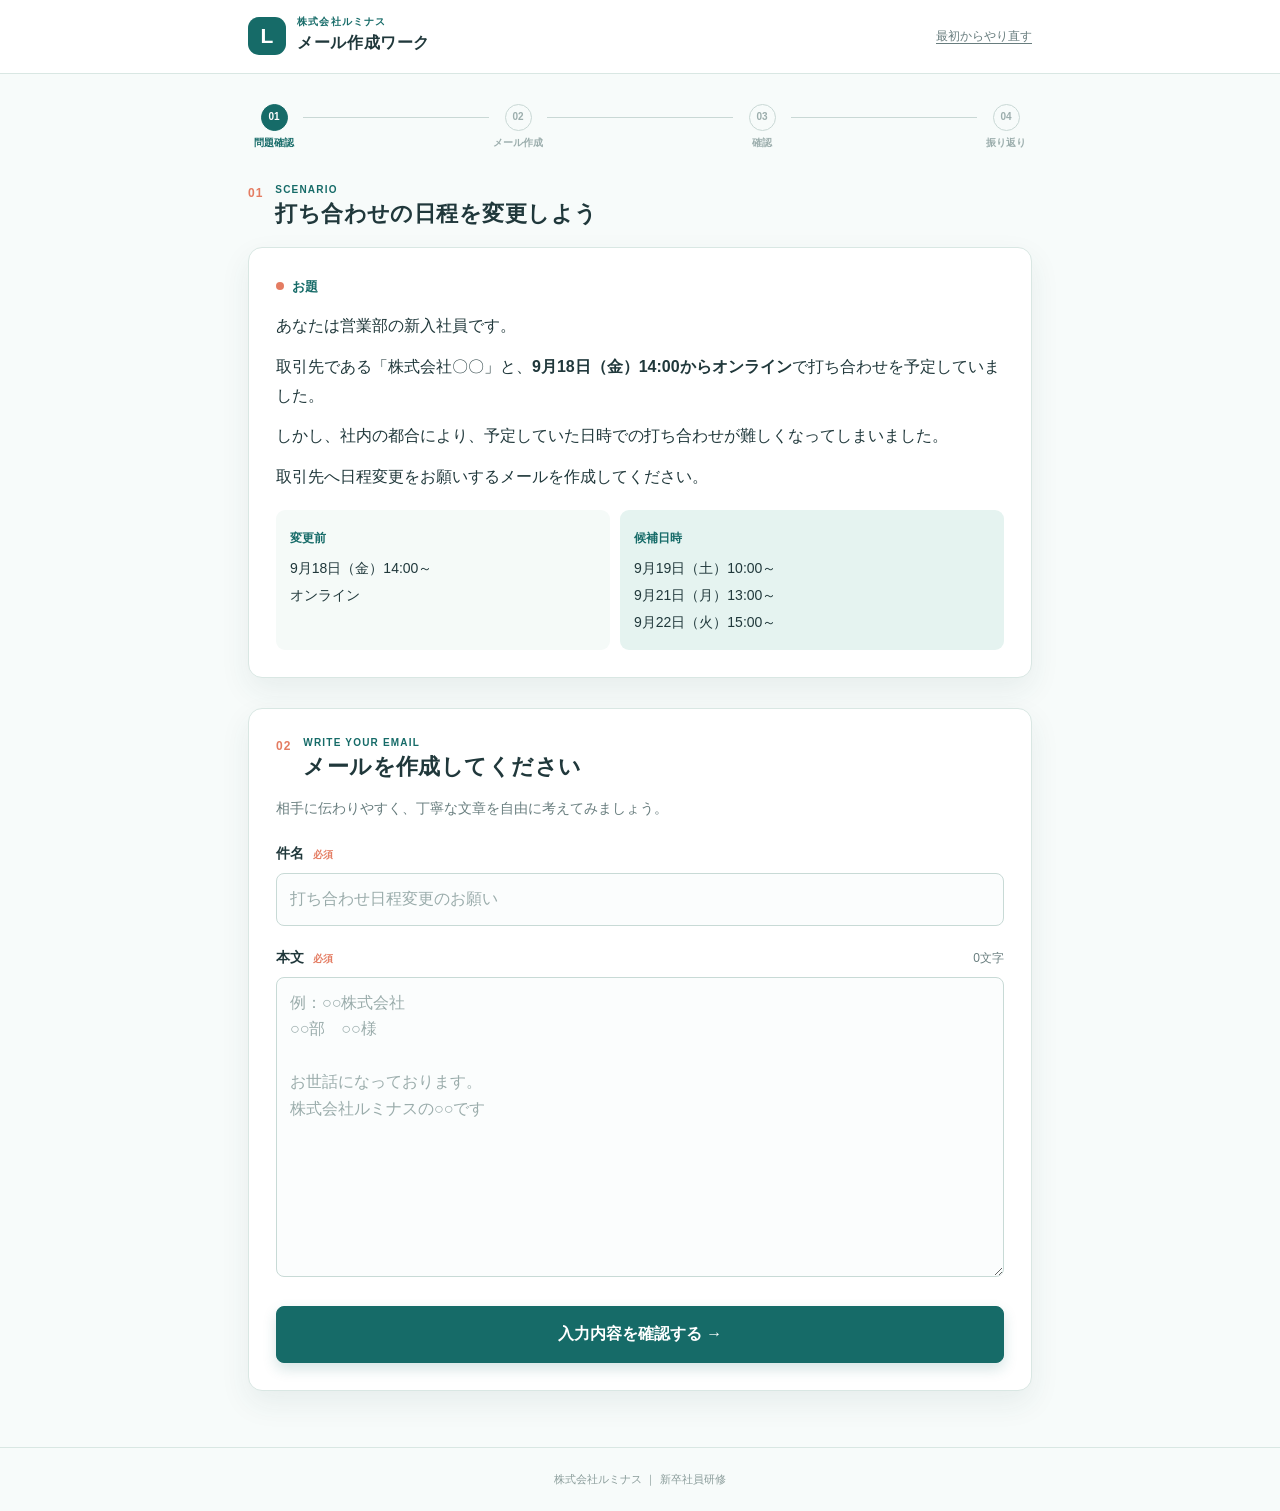
==== index.html @ 1b798e7f "Rename scenario label to topic" ====
<!DOCTYPE html>
<html lang="ja">
<head>
  <meta charset="UTF-8">
  <meta name="viewport" content="width=device-width, initial-scale=1.0">
  <meta name="theme-color" content="#166b68">
  <title>メール作成ワーク | 株式会社ルミナス</title>
  <link rel="stylesheet" href="style.css">
</head>
<body>
  <header class="site-header">
    <div class="header-inner">
      <div class="brand-mark" aria-hidden="true">L</div>
      <div>
        <p class="eyebrow">株式会社ルミナス</p>
        <h1>メール作成ワーク</h1>
      </div>
      <button class="reset-button" id="resetButton" type="button">最初からやり直す</button>
    </div>
  </header>

  <main class="app-shell">
    <nav class="progress-nav" aria-label="進行状況">
      <div class="progress-step active" data-step="1"><span>01</span><b>問題確認</b></div>
      <div class="progress-line"></div>
      <div class="progress-step" data-step="2"><span>02</span><b>メール作成</b></div>
      <div class="progress-line"></div>
      <div class="progress-step" data-step="3"><span>03</span><b>確認</b></div>
      <div class="progress-line"></div>
      <div class="progress-step" data-step="4"><span>04</span><b>振り返り</b></div>
    </nav>

    <section class="intro-block" id="problemSection">
      <div class="section-heading">
        <span class="section-number">01</span>
        <div>
          <p class="section-kicker">SCENARIO</p>
          <h2>打ち合わせの日程を変更しよう</h2>
        </div>
      </div>
      <div class="scenario-card">
        <div class="scenario-lead"><span class="status-dot"></span>お題</div>
        <p>あなたは営業部の新入社員です。</p>
        <p>取引先である「株式会社〇〇」と、<strong>9月18日（金）14:00からオンライン</strong>で打ち合わせを予定していました。</p>
        <p>しかし、社内の都合により、予定していた日時での打ち合わせが難しくなってしまいました。</p>
        <p>取引先へ日程変更をお願いするメールを作成してください。</p>
        <div class="detail-grid">
          <div class="detail-panel">
            <span class="detail-label">変更前</span>
            <p>9月18日（金）14:00～</p>
            <p>オンライン</p>
          </div>
          <div class="detail-panel candidate-panel">
            <span class="detail-label">候補日時</span>
            <p>9月19日（土）10:00～</p>
            <p>9月21日（月）13:00～</p>
            <p>9月22日（火）15:00～</p>
          </div>
        </div>
      </div>
    </section>

    <section class="compose-section" id="composeSection">
      <div class="section-heading">
        <span class="section-number">02</span>
        <div>
          <p class="section-kicker">WRITE YOUR EMAIL</p>
          <h2>メールを作成してください</h2>
        </div>
      </div>
      <p class="section-note">相手に伝わりやすく、丁寧な文章を自由に考えてみましょう。</p>
      <form id="emailForm" novalidate>
        <div class="field-group">
          <label for="subject">件名 <span class="required">必須</span></label>
          <input id="subject" type="text" placeholder="打ち合わせ日程変更のお願い">
          <p class="field-error" id="subjectError"></p>
        </div>
        <div class="field-group">
          <div class="label-row">
            <label for="body">本文 <span class="required">必須</span></label>
            <span class="character-count" id="characterCount">0文字</span>
          </div>
          <textarea id="body" class="body-input" placeholder="例：○○株式会社&#10;○○部　○○様&#10;&#10;お世話になっております。&#10;株式会社ルミナスの○○です"></textarea>
          <p class="field-error" id="bodyError"></p>
        </div>
        <button class="primary-button full-button" type="submit">入力内容を確認する <span aria-hidden="true">→</span></button>
      </form>
    </section>

    <section class="review-section hidden" id="reviewSection" aria-live="polite">
      <div class="section-heading">
        <span class="section-number">03</span>
        <div>
          <p class="section-kicker">CHECK YOUR EMAIL</p>
          <h2>入力内容を確認</h2>
        </div>
      </div>
      <div class="mail-preview">
        <div class="mail-toolbar"><span class="mail-dot"></span><span class="mail-dot"></span><span class="mail-dot"></span><span class="mail-label">メールプレビュー</span></div>
        <dl class="mail-meta">
          <div><dt>件名</dt><dd id="previewSubject"></dd></div>
        </dl>
        <div class="mail-body" id="previewBody"></div>
      </div>
      <div class="button-stack">
        <button class="primary-button full-button" id="submitButton" type="button">この内容で提出する <span aria-hidden="true">→</span></button>
        <button class="secondary-button full-button" id="editButton" type="button">修正する</button>
      </div>
    </section>

    <section class="results-section hidden" id="resultsSection" aria-live="polite">
      <div class="completion-banner">
        <span class="completion-icon" aria-hidden="true">✓</span>
        <div><p class="section-kicker">SUBMITTED</p><h2>メール作成お疲れさまでした！</h2><p>これは研修上の提出です。実際のメールは送信されていません。</p></div>
      </div>

      <div class="score-card">
        <div class="score-heading"><div><p class="section-kicker">YOUR SCORE</p><h2>あなたのメールをチェックしてみましょう</h2></div><div class="score-circle"><strong id="totalScore">0</strong><span>/ 100</span></div></div>
        <div class="score-list" id="scoreList"></div>
        <div class="feedback-card" id="feedbackCard">
          <div class="feedback-heading"><span class="feedback-icon" aria-hidden="true">!</span><div><p class="section-kicker">NEXT REVIEW</p><h3>見直したいポイント</h3></div></div>
          <p class="feedback-intro">満点でなかった項目について、次に意識したい点をまとめています。</p>
          <ul class="feedback-list" id="feedbackList"></ul>
        </div>
      </div>

      <div class="model-answer">
        <div class="section-heading compact-heading"><span class="section-number">MODEL</span><div><p class="section-kicker">REFERENCE</p><h2>模範回答</h2></div></div>
        <div class="answer-card">
          <div class="answer-row"><b>件名：</b><span>打ち合わせ日程変更のお願い</span></div>
          <div class="answer-row answer-body"><b>本文：</b><div>株式会社〇〇<br>〇〇部　〇〇様<br><br>お世話になっております。<br>株式会社ルミナスの〇〇です。<br><br>9月18日（金）14:00より予定しておりますお打ち合わせについて、ご相談がありご連絡いたしました。<br><br>大変恐縮ではございますが、社内の都合により、予定しておりました日時でのお打ち合わせが難しくなってしまいました。<br><br>つきましては、下記のいずれかの日程へ変更させていただくことは可能でしょうか。<br><br>・9月19日（土）10:00～<br>・9月21日（月）13:00～<br>・9月22日（火）15:00～<br><br>お手数をおかけしてしまい、申し訳ございません。<br><br>ご都合のよい日時がございましたら、お知らせいただけますと幸いです。<br><br>何卒よろしくお願いいたします。<br><br>株式会社ルミナス<br>〇〇 〇〇</div></div>
        </div>
      </div>

      <div class="tips-section">
        <div class="section-heading compact-heading"><span class="section-number">TIPS</span><div><p class="section-kicker">LEARNING POINTS</p><h2>ポイント解説</h2></div></div>
        <div class="tips-list">
          <article><span>01</span><div><h3>件名だけで目的を伝える</h3><p>「日程変更のお願い」のように、件名を見ただけでメールの用件が分かるようにします。</p></div></article>
          <article><span>02</span><div><h3>最初に挨拶と名前を伝える</h3><p>挨拶に続けて会社名と名前を名乗ると、誰からのメールかすぐに伝わります。</p></div></article>
          <article><span>03</span><div><h3>変更内容は具体的に書く</h3><p>変更したい打ち合わせの日時や方法を示し、相手が状況を正しく理解できるようにします。</p></div></article>
          <article><span>04</span><div><h3>候補日時を複数提示する</h3><p>相手が選びやすいよう、こちらから複数の候補を提示します。</p></div></article>
          <article><span>05</span><div><h3>相手への配慮を入れる</h3><p>お詫びや「お手数をおかけします」などの表現で、相手の負担への配慮を伝えます。</p></div></article>
          <article><span>06</span><div><h3>丁寧な結びで終える</h3><p>「何卒よろしくお願いいたします」などで、最後まで丁寧な印象に整えます。</p></div></article>
        </div>
      </div>
      <button class="secondary-button full-button restart-button" id="restartButton" type="button">もう一度練習する</button>
    </section>
  </main>

  <footer class="site-footer">株式会社ルミナス ｜ 新卒社員研修</footer>
  <script src="script.js?v=3"></script>
</body>
</html>
---- style.css ----
:root {
  --ink: #20383b;
  --muted: #687d7e;
  --teal: #166b68;
  --teal-dark: #0d4f4d;
  --mint: #e5f3f0;
  --pale: #f5faf8;
  --line: #d9e7e3;
  --coral: #e47c62;
  --shadow: 0 12px 30px rgba(32, 77, 73, 0.08);
}

* { box-sizing: border-box; }
html { scroll-behavior: smooth; }
body { margin: 0; color: var(--ink); background: #f7fbfa; font-family: "Yu Gothic", "Hiragino Kaku Gothic ProN", Meiryo, sans-serif; font-size: 16px; line-height: 1.8; }
button, input, textarea { font: inherit; }
button { cursor: pointer; }
.site-header { background: #fff; border-bottom: 1px solid var(--line); }
.header-inner { max-width: 820px; margin: 0 auto; padding: 15px 18px; display: flex; align-items: center; gap: 11px; }
.brand-mark { width: 38px; height: 38px; display: grid; place-items: center; background: var(--teal); color: #fff; font-size: 21px; font-weight: 700; border-radius: 11px; }
.eyebrow, .section-kicker { margin: 0; color: var(--teal); font-size: 10px; font-weight: 700; letter-spacing: .12em; line-height: 1.3; }
.site-header h1 { margin: 1px 0 0; font-size: 16px; letter-spacing: .04em; }
.reset-button { margin-left: auto; padding: 7px 0; color: var(--muted); background: none; border: 0; font-size: 12px; text-decoration: underline; text-underline-offset: 3px; }
.app-shell { max-width: 820px; margin: 0 auto; padding: 20px 18px 56px; }
.progress-nav { display: flex; align-items: flex-start; margin-bottom: 31px; }
.progress-step { display: flex; min-width: 52px; flex-direction: column; align-items: center; gap: 3px; color: #9caead; font-size: 10px; white-space: nowrap; }
.progress-step span { width: 27px; height: 27px; display: grid; place-items: center; border: 1px solid #c9d8d5; border-radius: 50%; font-size: 10px; font-weight: 700; }
.progress-step.active { color: var(--teal); font-weight: 700; }
.progress-step.active span { color: #fff; background: var(--teal); border-color: var(--teal); }
.progress-step.done { color: var(--teal); }
.progress-step.done span { color: var(--teal); border-color: var(--teal); }
.progress-line { height: 1px; flex: 1; min-width: 8px; margin: 13px 3px 0; background: #c9d8d5; }
.section-heading { display: flex; align-items: flex-start; gap: 12px; margin-bottom: 17px; }
.section-number { flex: 0 0 auto; color: var(--coral); font-size: 12px; font-weight: 700; letter-spacing: .08em; }
h2 { margin: 2px 0 0; font-size: 22px; line-height: 1.45; letter-spacing: .02em; }
.scenario-card, .compose-section, .mail-preview, .score-card, .answer-card { background: #fff; border: 1px solid var(--line); border-radius: 14px; box-shadow: var(--shadow); }
.scenario-card { padding: 20px; }
.scenario-card p { margin: 0 0 12px; }
.scenario-lead { display: flex; align-items: center; gap: 8px; margin-bottom: 14px; color: var(--teal); font-size: 13px; font-weight: 700; }
.status-dot { width: 8px; height: 8px; border-radius: 50%; background: var(--coral); }
.detail-grid { display: grid; gap: 10px; margin-top: 18px; }
.detail-panel { padding: 13px 14px; background: var(--pale); border-radius: 9px; }
.detail-panel p { margin: 2px 0; font-size: 14px; }
.detail-label { display: inline-block; margin-bottom: 4px; color: var(--teal); font-size: 12px; font-weight: 700; }
.candidate-panel { background: var(--mint); }
.compose-section { margin-top: 30px; padding: 20px; }
.section-note { margin: -4px 0 20px; color: var(--muted); font-size: 14px; }
.field-group { margin-bottom: 19px; }
label { display: block; margin-bottom: 7px; font-size: 14px; font-weight: 700; }
.required { margin-left: 5px; color: var(--coral); font-size: 10px; }
input, textarea { width: 100%; padding: 12px 13px; color: var(--ink); background: #fbfdfd; border: 1px solid #c8dad6; border-radius: 8px; outline: none; font-size: 16px; line-height: 1.65; transition: border-color .2s, box-shadow .2s; }
input:focus, textarea:focus { border-color: var(--teal); box-shadow: 0 0 0 3px rgba(22, 107, 104, .12); }
textarea { resize: vertical; }
.body-input { min-height: 260px; }
::placeholder { color: #9aacab; }
.label-row { display: flex; justify-content: space-between; align-items: baseline; }
.character-count { color: var(--muted); font-size: 12px; }
.field-error { min-height: 0; margin: 4px 0 0; color: #c45440; font-size: 12px; }
.invalid { border-color: var(--coral); background: #fffaf8; }
.primary-button, .secondary-button { min-height: 52px; padding: 13px 18px; border-radius: 8px; font-weight: 700; transition: transform .15s, box-shadow .15s, background .15s; }
.primary-button { color: #fff; background: var(--teal); border: 1px solid var(--teal); box-shadow: 0 6px 14px rgba(22, 107, 104, .18); }
.primary-button:hover { background: var(--teal-dark); }
.primary-button:active, .secondary-button:active { transform: translateY(1px); }
.secondary-button { color: var(--teal); background: #fff; border: 1px solid #9cc4be; }
.full-button { width: 100%; }
.hidden { display: none !important; }
.review-section, .results-section { margin-top: 30px; }
.mail-preview { overflow: hidden; }
.mail-toolbar { display: flex; align-items: center; gap: 5px; padding: 12px 15px; background: var(--pale); border-bottom: 1px solid var(--line); }
.mail-dot { width: 7px; height: 7px; border-radius: 50%; background: #b1cac5; }
.mail-label { margin-left: 5px; color: var(--muted); font-size: 11px; }
.mail-meta { margin: 0; padding: 16px; border-bottom: 1px solid var(--line); }
.mail-meta div { display: grid; grid-template-columns: 45px 1fr; gap: 12px; margin-bottom: 7px; }
.mail-meta div:last-child { margin-bottom: 0; }
dt { color: var(--muted); font-size: 12px; font-weight: 700; }
dd { margin: 0; white-space: pre-wrap; overflow-wrap: anywhere; }
.mail-body { min-height: 190px; padding: 18px 16px 25px; white-space: pre-wrap; overflow-wrap: anywhere; }
.button-stack { display: grid; gap: 10px; margin-top: 16px; }
.completion-banner { display: flex; gap: 13px; align-items: flex-start; padding: 18px; background: var(--mint); border: 1px solid #c3e0da; border-radius: 14px; }
.completion-banner h2 { font-size: 20px; }
.completion-banner p:last-child { margin: 7px 0 0; color: var(--muted); font-size: 13px; line-height: 1.6; }
.completion-icon { width: 33px; height: 33px; flex: 0 0 auto; display: grid; place-items: center; color: #fff; background: var(--teal); border-radius: 50%; font-weight: 700; }
.score-card { margin-top: 24px; padding: 20px; }
.score-heading { display: flex; align-items: center; justify-content: space-between; gap: 14px; }
.score-heading h2 { font-size: 18px; }
.score-circle { width: 82px; height: 82px; flex: 0 0 auto; display: flex; flex-direction: column; align-items: center; justify-content: center; color: var(--teal); background: var(--mint); border: 7px solid #c5e3dd; border-radius: 50%; }
.score-circle strong { font-size: 25px; line-height: 1.1; }
.score-circle span { font-size: 10px; }
.score-list { margin-top: 20px; border-top: 1px solid var(--line); }
.score-item { padding: 13px 0; border-bottom: 1px solid var(--line); }
.score-item:last-child { border-bottom: 0; }
.score-item-head { display: flex; justify-content: space-between; gap: 10px; font-size: 13px; font-weight: 700; }
.score-points { color: var(--teal); white-space: nowrap; }
.score-comment { margin: 4px 0 0; color: var(--muted); font-size: 12px; line-height: 1.6; }
.feedback-card { margin-top: 18px; padding: 16px; background: var(--pale); border: 1px solid var(--line); border-radius: 10px; }
.feedback-heading { display: flex; align-items: center; gap: 9px; }
.feedback-heading h3 { margin: 2px 0 0; font-size: 16px; }
.feedback-icon { width: 25px; height: 25px; display: grid; place-items: center; color: #fff; background: var(--coral); border-radius: 50%; font-weight: 700; }
.feedback-intro { margin: 9px 0 10px; color: var(--muted); font-size: 12px; line-height: 1.6; }
.feedback-list { display: grid; gap: 8px; margin: 0; padding: 0; list-style: none; }
.feedback-list li { padding: 10px 11px; background: #fff; border-left: 3px solid var(--coral); border-radius: 6px; font-size: 13px; line-height: 1.6; }
.feedback-list li strong, .feedback-list li span { display: block; }
.feedback-list li strong { color: var(--ink); }
.feedback-list li span { color: var(--muted); }
.feedback-list .feedback-complete { color: var(--teal); border-left-color: var(--teal); }
.model-answer, .tips-section { margin-top: 34px; }
.compact-heading { margin-bottom: 14px; }
.compact-heading h2 { font-size: 19px; }
.answer-card { padding: 18px; }
.answer-row { display: grid; grid-template-columns: 48px 1fr; gap: 7px; padding: 10px 0; border-bottom: 1px solid var(--line); font-size: 14px; }
.answer-row:last-child { border-bottom: 0; }
.answer-row b { color: var(--teal); font-size: 12px; }
.answer-body { line-height: 1.8; }
.tips-list { display: grid; gap: 10px; }
.tips-list article { display: flex; gap: 12px; padding: 14px; background: #fff; border: 1px solid var(--line); border-radius: 10px; }
.tips-list article > span { color: var(--coral); font-size: 12px; font-weight: 700; }
.tips-list h3 { margin: 0 0 3px; font-size: 15px; }
.tips-list p { margin: 0; color: var(--muted); font-size: 13px; line-height: 1.65; }
.restart-button { margin-top: 24px; }
.site-footer { padding: 22px 18px; color: #8b9d9b; text-align: center; font-size: 11px; border-top: 1px solid var(--line); }
@media (min-width: 640px) {
  .app-shell { padding-top: 30px; }
  .detail-grid { grid-template-columns: 1fr 1.15fr; }
  .compose-section, .scenario-card, .score-card { padding: 27px; }
  .body-input { min-height: 300px; }
  .tips-list { grid-template-columns: 1fr 1fr; }
}
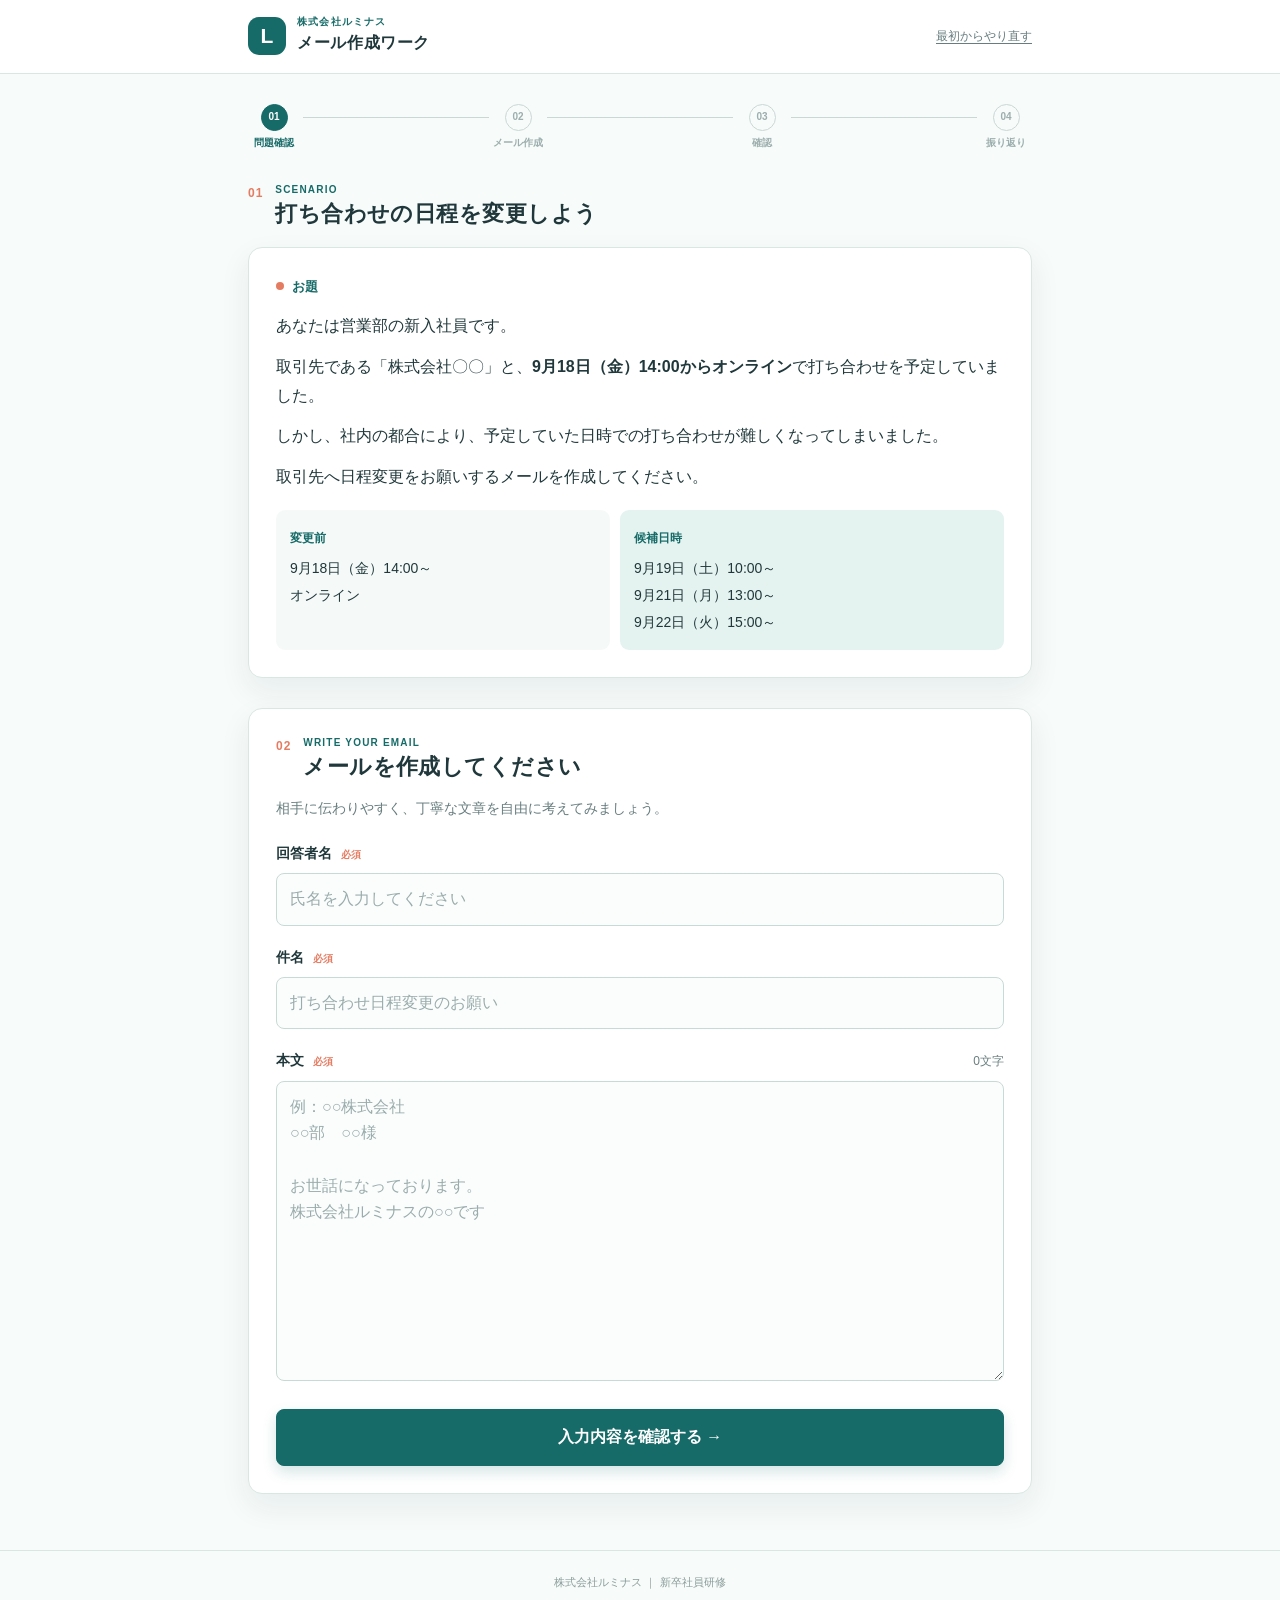
==== commit fe949870: "Add spreadsheet storage and admin response view" ====
--- a/index.html
+++ b/index.html
@@ -71,6 +71,11 @@
       <p class="section-note">相手に伝わりやすく、丁寧な文章を自由に考えてみましょう。</p>
       <form id="emailForm" novalidate>
         <div class="field-group">
+          <label for="respondentName">回答者名 <span class="required">必須</span></label>
+          <input id="respondentName" type="text" autocomplete="name" placeholder="氏名を入力してください">
+          <p class="field-error" id="respondentNameError"></p>
+        </div>
+        <div class="field-group">
           <label for="subject">件名 <span class="required">必須</span></label>
           <input id="subject" type="text" placeholder="打ち合わせ日程変更のお願い">
           <p class="field-error" id="subjectError"></p>
@@ -111,7 +116,7 @@
     <section class="results-section hidden" id="resultsSection" aria-live="polite">
       <div class="completion-banner">
         <span class="completion-icon" aria-hidden="true">✓</span>
-        <div><p class="section-kicker">SUBMITTED</p><h2>メール作成お疲れさまでした！</h2><p>これは研修上の提出です。実際のメールは送信されていません。</p></div>
+        <div><p class="section-kicker">SUBMITTED</p><h2>メール作成お疲れさまでした！</h2><p id="saveStatus">これは研修上の提出です。実際のメールは送信されていません。</p></div>
       </div>
 
       <div class="score-card">
@@ -148,6 +153,6 @@
   </main>
 
   <footer class="site-footer">株式会社ルミナス ｜ 新卒社員研修</footer>
-  <script src="script.js?v=3"></script>
+  <script src="script.js?v=4"></script>
 </body>
 </html>
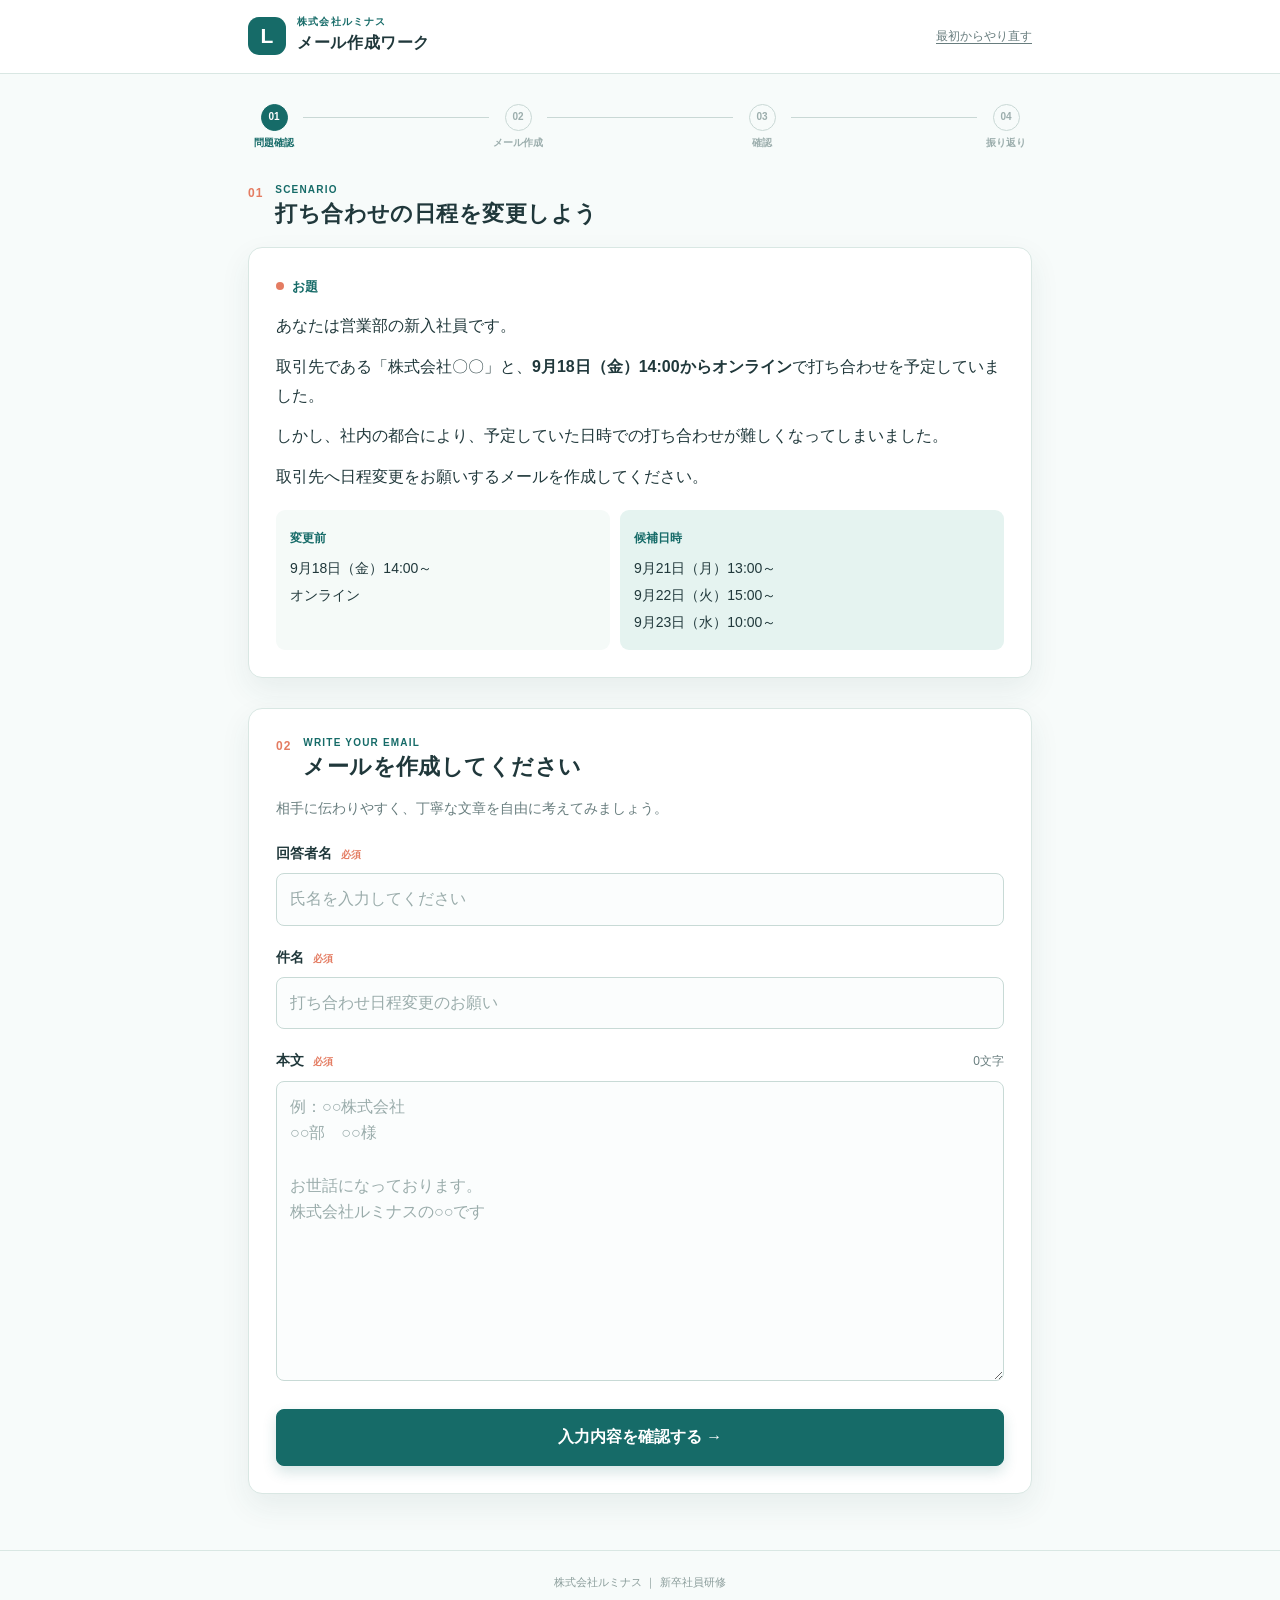
==== commit 93e3e8df: "Update meeting candidate date" ====
--- a/index.html
+++ b/index.html
@@ -52,9 +52,9 @@
           </div>
           <div class="detail-panel candidate-panel">
             <span class="detail-label">候補日時</span>
-            <p>9月19日（土）10:00～</p>
             <p>9月21日（月）13:00～</p>
             <p>9月22日（火）15:00～</p>
+            <p>9月23日（水）10:00～</p>
           </div>
         </div>
       </div>
@@ -133,7 +133,7 @@
         <div class="section-heading compact-heading"><span class="section-number">MODEL</span><div><p class="section-kicker">REFERENCE</p><h2>模範回答</h2></div></div>
         <div class="answer-card">
           <div class="answer-row"><b>件名：</b><span>打ち合わせ日程変更のお願い</span></div>
-          <div class="answer-row answer-body"><b>本文：</b><div>株式会社〇〇<br>〇〇部　〇〇様<br><br>お世話になっております。<br>株式会社ルミナスの〇〇です。<br><br>9月18日（金）14:00より予定しておりますお打ち合わせについて、ご相談がありご連絡いたしました。<br><br>大変恐縮ではございますが、社内の都合により、予定しておりました日時でのお打ち合わせが難しくなってしまいました。<br><br>つきましては、下記のいずれかの日程へ変更させていただくことは可能でしょうか。<br><br>・9月19日（土）10:00～<br>・9月21日（月）13:00～<br>・9月22日（火）15:00～<br><br>お手数をおかけしてしまい、申し訳ございません。<br><br>ご都合のよい日時がございましたら、お知らせいただけますと幸いです。<br><br>何卒よろしくお願いいたします。<br><br>株式会社ルミナス<br>〇〇 〇〇</div></div>
+          <div class="answer-row answer-body"><b>本文：</b><div>株式会社〇〇<br>〇〇部　〇〇様<br><br>お世話になっております。<br>株式会社ルミナスの〇〇です。<br><br>9月18日（金）14:00より予定しておりますお打ち合わせについて、ご相談がありご連絡いたしました。<br><br>大変恐縮ではございますが、社内の都合により、予定しておりました日時でのお打ち合わせが難しくなってしまいました。<br><br>つきましては、下記のいずれかの日程へ変更させていただくことは可能でしょうか。<br><br>・9月21日（月）13:00～<br>・9月22日（火）15:00～<br>・9月23日（水）10:00～<br><br>お手数をおかけしてしまい、申し訳ございません。<br><br>ご都合のよい日時がございましたら、お知らせいただけますと幸いです。<br><br>何卒よろしくお願いいたします。<br><br>株式会社ルミナス<br>〇〇 〇〇</div></div>
         </div>
       </div>
 
@@ -153,6 +153,6 @@
   </main>
 
   <footer class="site-footer">株式会社ルミナス ｜ 新卒社員研修</footer>
-  <script src="script.js?v=4"></script>
+  <script src="script.js?v=6"></script>
 </body>
 </html>
